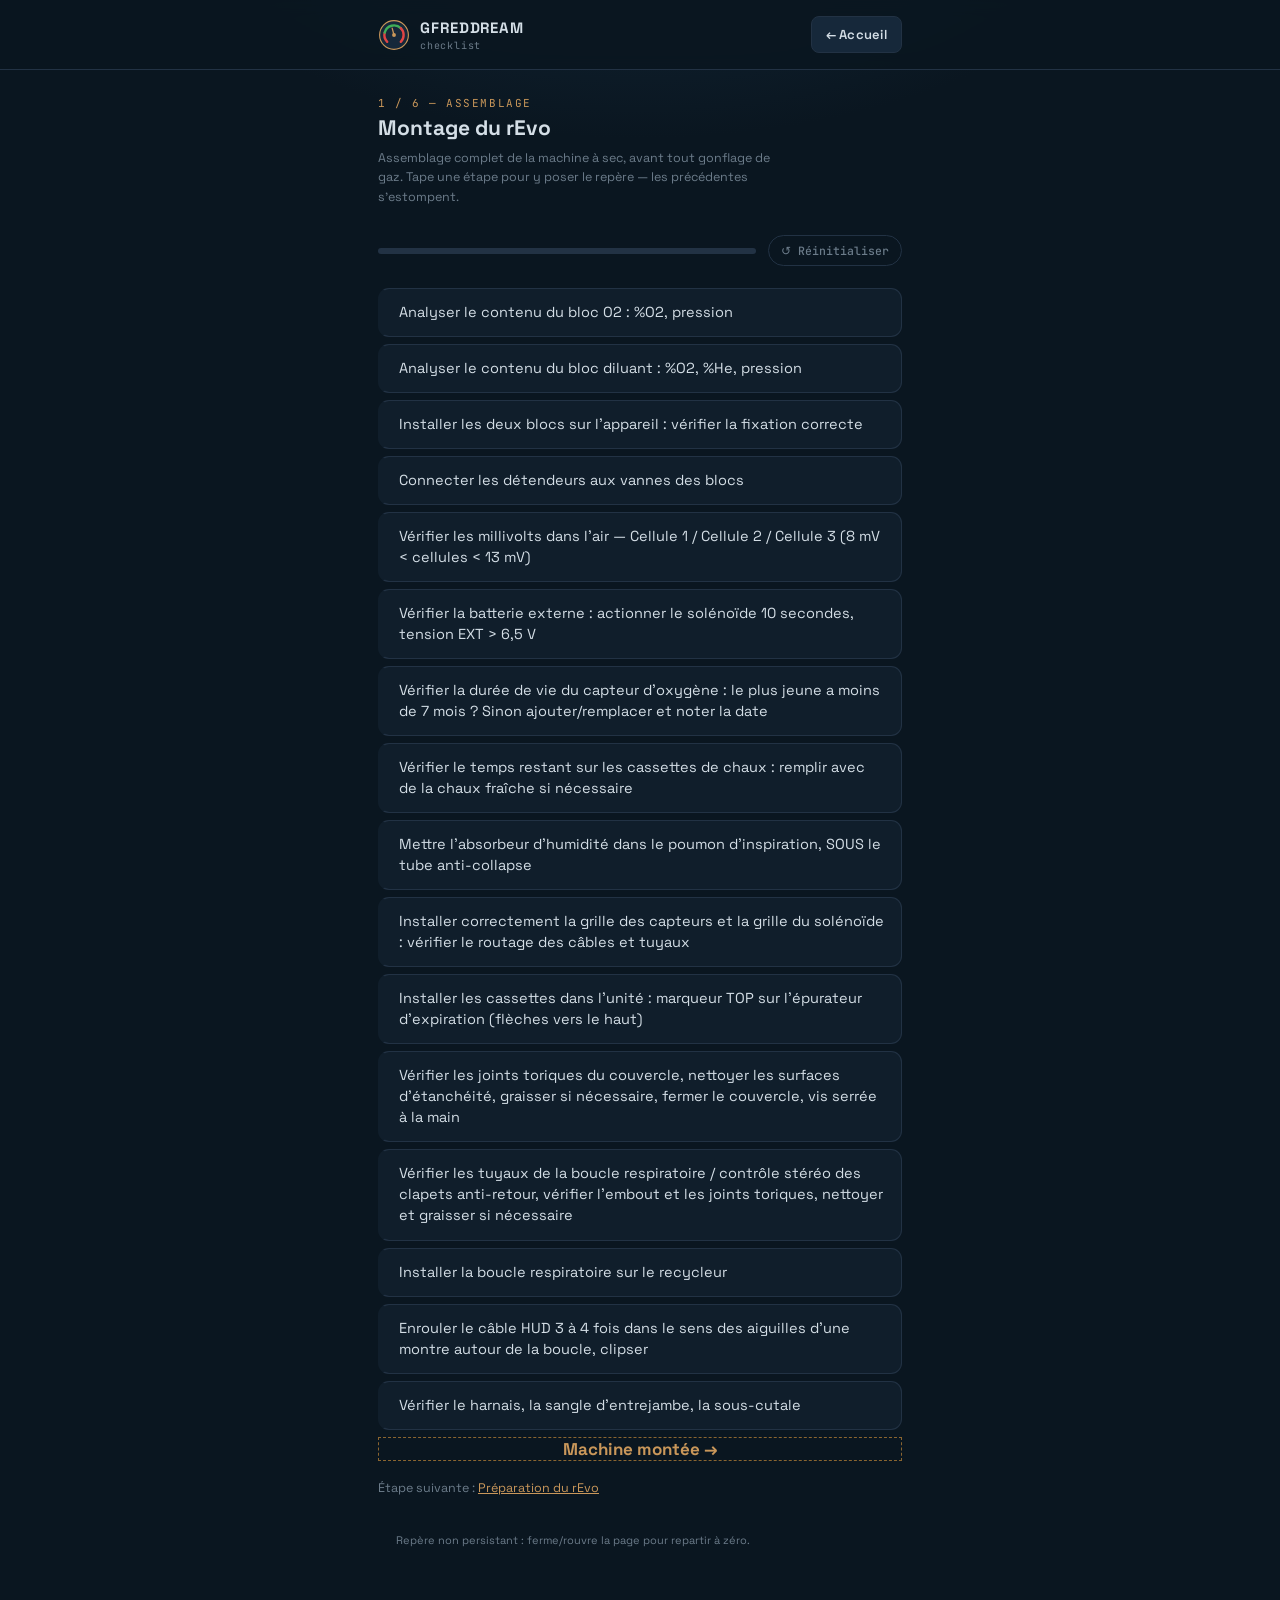
==== montage.html @ 8eea529b "Add files via upload" ====
<!DOCTYPE html>
<html lang="fr">
<head>
<meta charset="UTF-8">
<meta name="viewport" content="width=device-width, initial-scale=1, viewport-fit=cover">
<title>Montage du rEvo — GfredDream</title>
<link rel="icon" type="image/svg+xml" href="data:image/svg+xml,%3Csvg xmlns='http://www.w3.org/2000/svg' viewBox='0 0 40 40'%3E%3Ccircle cx='20' cy='20' r='18' stroke='%23C9975A' stroke-width='1.6' fill='%230A1620'/%3E%3Cpath d='M 11.51 28.49 A 12 12 0 0 1 8.41 16.89' stroke='%23E14444' stroke-width='3.4' stroke-linecap='round' fill='none'/%3E%3Cpath d='M 8.41 16.89 A 12 12 0 0 1 28.49 11.51' stroke='%233FAE58' stroke-width='3.4' stroke-linecap='round' fill='none'/%3E%3Cpath d='M 28.49 11.51 A 12 12 0 0 1 28.49 28.49' stroke='%23E14444' stroke-width='3.4' stroke-linecap='round' fill='none'/%3E%3Cline x1='20' y1='20' x2='17.7' y2='11.3' stroke='%23C9975A' stroke-width='2' stroke-linecap='round'/%3E%3Ccircle cx='20' cy='20' r='2.6' fill='%23C9975A'/%3E%3C/svg%3E">
<link rel="preconnect" href="https://fonts.googleapis.com">
<link rel="preconnect" href="https://fonts.gstatic.com" crossorigin>
<link href="https://fonts.googleapis.com/css2?family=Space+Grotesk:wght@500;600;700&family=JetBrains+Mono:wght@400;500;700&display=swap" rel="stylesheet">
<link rel="stylesheet" href="checklist.css">
</head>
<body>

<header>
  <div class="headrow">
    <div class="brand">
      <svg viewBox="0 0 40 40" fill="none" aria-hidden="true">
        <circle cx="20" cy="20" r="18" stroke="var(--brass)" stroke-width="1.4" fill="var(--panel2)"/>
        <path d="M 11.51 28.49 A 12 12 0 0 1 8.41 16.89" stroke="var(--danger)" stroke-width="3" stroke-linecap="round"/>
        <path d="M 8.41 16.89 A 12 12 0 0 1 28.49 11.51" stroke="var(--o2green)" stroke-width="3" stroke-linecap="round"/>
        <path d="M 28.49 11.51 A 12 12 0 0 1 28.49 28.49" stroke="var(--danger)" stroke-width="3" stroke-linecap="round"/>
        <line x1="20" y1="20" x2="17.7" y2="11.3" stroke="var(--brass)" stroke-width="1.6" stroke-linecap="round"/>
        <circle cx="20" cy="20" r="2.4" fill="var(--brass)"/>
      </svg>
      <span>
        <span class="brand-text">GFREDDREAM</span>
        <span class="brand-sub">checklist</span>
      </span>
    </div>
    <a class="back-btn" href="index.html">← Accueil</a>
  </div>
</header>

<div class="wrap">

  <div class="page-hero">
    <div class="eyebrow">1 / 6 — Assemblage</div>
    <h1>Montage du rEvo</h1>
    <p class="page-hint">Assemblage complet de la machine à sec, avant tout gonflage de gaz. Tape une étape pour y poser le repère — les précédentes s'estompent.</p>
  </div>

  <div class="progress-row">
    <div class="progress-track"><div class="progress-fill" id="progressFill"></div></div>
    <button class="reset-btn" id="resetBtn">↺ Réinitialiser</button>
  </div>

  <ol class="steps" id="steps">
    <li class="step">Analyser le contenu du bloc O2 : %O2, pression</li>
    <li class="step">Analyser le contenu du bloc diluant : %O2, %He, pression</li>
    <li class="step">Installer les deux blocs sur l'appareil : vérifier la fixation correcte</li>
    <li class="step">Connecter les détendeurs aux vannes des blocs</li>
    <li class="step">Vérifier les millivolts dans l'air — Cellule 1 / Cellule 2 / Cellule 3 (8 mV &lt; cellules &lt; 13 mV)</li>
    <li class="step">Vérifier la batterie externe : actionner le solénoïde 10 secondes, tension EXT &gt; 6,5 V</li>
    <li class="step">Vérifier la durée de vie du capteur d'oxygène : le plus jeune a moins de 7 mois ? Sinon ajouter/remplacer et noter la date</li>
    <li class="step">Vérifier le temps restant sur les cassettes de chaux : remplir avec de la chaux fraîche si nécessaire</li>
    <li class="step">Mettre l'absorbeur d'humidité dans le poumon d'inspiration, SOUS le tube anti-collapse</li>
    <li class="step">Installer correctement la grille des capteurs et la grille du solénoïde : vérifier le routage des câbles et tuyaux</li>
    <li class="step">Installer les cassettes dans l'unité : marqueur TOP sur l'épurateur d'expiration (flèches vers le haut)</li>
    <li class="step">Vérifier les joints toriques du couvercle, nettoyer les surfaces d'étanchéité, graisser si nécessaire, fermer le couvercle, vis serrée à la main</li>
    <li class="step">Vérifier les tuyaux de la boucle respiratoire / contrôle stéréo des clapets anti-retour, vérifier l'embout et les joints toriques, nettoyer et graisser si nécessaire</li>
    <li class="step">Installer la boucle respiratoire sur le recycleur</li>
    <li class="step">Enrouler le câble HUD 3 à 4 fois dans le sens des aiguilles d'une montre autour de la boucle, clipser</li>
    <li class="step">Vérifier le harnais, la sangle d'entrejambe, la sous-cutale</li>
    <li class="final">Machine montée →</li>
  </ol>

  <p class="page-hint" style="margin-top:18px;">Étape suivante : <a href="preparation.html" style="color:var(--brass);">Préparation du rEvo</a></p>

  <footer>
    <p>Repère non persistant : ferme/rouvre la page pour repartir à zéro.</p>
  </footer>

</div>

<script src="checklist.js"></script>
</body>
</html>
---- checklist.css ----
/* ═══ GfredDream — checklists partagées ═══
   Reprend les tokens de couleur/typo de l'appli principale (index.html) */
:root{
  --deep:#0A1620; --panel:#101E2B; --panel2:#16283A; --line:#223244;
  --brass:#C9975A; --brass-dim:#8A6530;
  --o2green:#3FAE58; --warn:#E0932E; --danger:#E14444;
  --mist:#D4DEE6; --mist-dim:#6C7C8A;
  --mono:'JetBrains Mono',ui-monospace,monospace;
  --disp:'Space Grotesk',system-ui,sans-serif;
}
*{box-sizing:border-box;}
html,body{margin:0;padding:0;}
body{
  background:
    radial-gradient(ellipse 900px 500px at 50% -10%, #142B3E 0%, transparent 60%),
    var(--deep);
  color:var(--mist);
  font-family:var(--disp);
  min-height:100vh;
  padding-bottom:56px;
}
a{color:inherit;}
.wrap{max-width:560px;margin:0 auto;padding:0 18px;}

/* ── header ─────────────────────────────────────────── */
header{
  position:sticky; top:0; z-index:10;
  background:rgba(10,22,32,.92); backdrop-filter:blur(8px);
  border-bottom:1px solid var(--line);
}
.headrow{
  max-width:560px;margin:0 auto;padding:16px 18px;
  display:flex;align-items:center;justify-content:space-between;gap:12px;
}
.brand{display:flex;align-items:center;gap:10px;}
.brand svg{width:32px;height:32px;flex:none;}
.brand-text{font-weight:700;letter-spacing:.06em;font-size:15px;}
.brand-sub{display:block;font-family:var(--mono);font-weight:400;font-size:10px;color:var(--mist-dim);letter-spacing:.08em;margin-top:1px;}
.back-btn{
  font-family:var(--disp);font-weight:600;font-size:13px;letter-spacing:.02em;
  border:1px solid var(--line); background:var(--panel2); color:var(--mist);
  padding:9px 14px;border-radius:8px;cursor:pointer;text-decoration:none;
  display:inline-flex;align-items:center;gap:6px;
  transition:border-color .15s, background .15s;
}
.back-btn:hover{border-color:var(--brass-dim);}

/* ── page intro ─────────────────────────────────────── */
.page-hero{padding:26px 0 6px;}
.eyebrow{
  font-family:var(--mono);font-size:11px;letter-spacing:.14em;color:var(--brass);
  text-transform:uppercase;margin:0 0 4px;
}
h1{font-size:21px;margin:0 0 8px;font-weight:700;color:var(--mist);}
.page-hint{font-size:12.5px;color:var(--mist-dim);line-height:1.55;margin:0 0 4px;max-width:52ch;}

/* ── barre de progression + reset ──────────────────────*/
.progress-row{
  display:flex;align-items:center;gap:12px;margin:18px 0 22px;
}
.progress-track{flex:1;height:6px;border-radius:4px;background:var(--line);overflow:hidden;}
.progress-fill{height:100%;width:0%;background:var(--brass);border-radius:4px;transition:width .25s ease;}
.reset-btn{
  font-family:var(--mono);font-size:11.5px;font-weight:500;white-space:nowrap;
  border:1px solid var(--line);background:transparent;color:var(--mist-dim);
  padding:7px 12px;border-radius:20px;cursor:pointer;transition:.15s;
}
.reset-btn:hover{color:var(--mist);border-color:var(--brass-dim);}

/* ── liste d'étapes avec repère glissant ───────────────*/
.steps{list-style:none;margin:0 0 8px;padding:0;}
.steps li.step{
  position:relative;
  padding:13px 16px 13px 18px;
  margin-bottom:7px;
  border-radius:11px;
  border:1px solid var(--line);
  background:var(--panel);
  font-size:14.5px;
  line-height:1.45;
  cursor:pointer;
  transition:background .15s, border-color .15s, opacity .15s, transform .1s;
  border-left:3px solid transparent;
}
.steps li.step:active{transform:scale(.99);}
.steps li.step.done{
  opacity:.42;
  border-left-color:var(--line);
}
.steps li.step.current{
  background:linear-gradient(180deg,var(--panel2),var(--panel));
  border-color:var(--brass-dim);
  border-left-color:var(--brass);
  box-shadow:0 0 0 1px rgba(201,151,90,.15), 0 4px 18px -6px rgba(201,151,90,.35);
  font-weight:600;
  color:#fff;
}
.steps li.step.current::before{
  content:'▸';
  color:var(--brass);
  position:absolute;left:-2px;top:50%;transform:translateY(-50%);
  font-size:15px;
}
.steps li.sep{
  list-style:none;
  margin:22px 0 10px;
  padding:0;
  font-family:var(--mono);
  font-size:11px;
  letter-spacing:.12em;
  text-transform:uppercase;
  color:var(--brass-dim);
  border-bottom:1px solid var(--line);
  padding-bottom:6px;
  cursor:default;
}
.steps li.sep:first-child{margin-top:0;}
.steps li.final{
  text-align:center;
  font-family:var(--disp);
  font-weight:700;
  font-size:17px;
  color:var(--brass);
  background:transparent;
  border:1px dashed var(--brass-dim);
  cursor:default;
}
.steps li.final:hover{background:transparent;}

/* ── cards génériques (procédures d'urgence, etc.) ─────*/
.card{
  background:linear-gradient(180deg,var(--panel2),var(--panel));
  border:1px solid var(--line); border-radius:14px; padding:18px;
  margin-bottom:14px;
}
.card h2{font-size:15px;margin:0 0 10px;color:var(--mist);}
.card.danger{border-color:#5A2323;}
.card.danger h2{color:var(--danger);}
.card ul{margin:0;padding-left:18px;}
.card li{margin-bottom:8px;font-size:13.5px;line-height:1.5;}
.card li:last-child{margin-bottom:0;}
.card p.lead{
  font-weight:600;color:var(--mist);margin:0 0 10px;font-size:13.5px;
}
.tag{
  display:inline-block;font-family:var(--mono);font-size:10.5px;
  letter-spacing:.06em;text-transform:uppercase;color:var(--danger);
  border:1px solid #5A2323;border-radius:20px;padding:3px 9px;margin-bottom:10px;
}

.divider{height:1px;background:var(--line);margin:28px 0;}

.ref-img{
  width:100%;border-radius:12px;border:1px solid var(--line);
  display:block;margin:4px 0 18px;
}

footer{max-width:560px;margin:34px auto 0;padding:0 18px;font-size:11px;color:var(--mist-dim);line-height:1.6;}
footer b{color:var(--mist);}
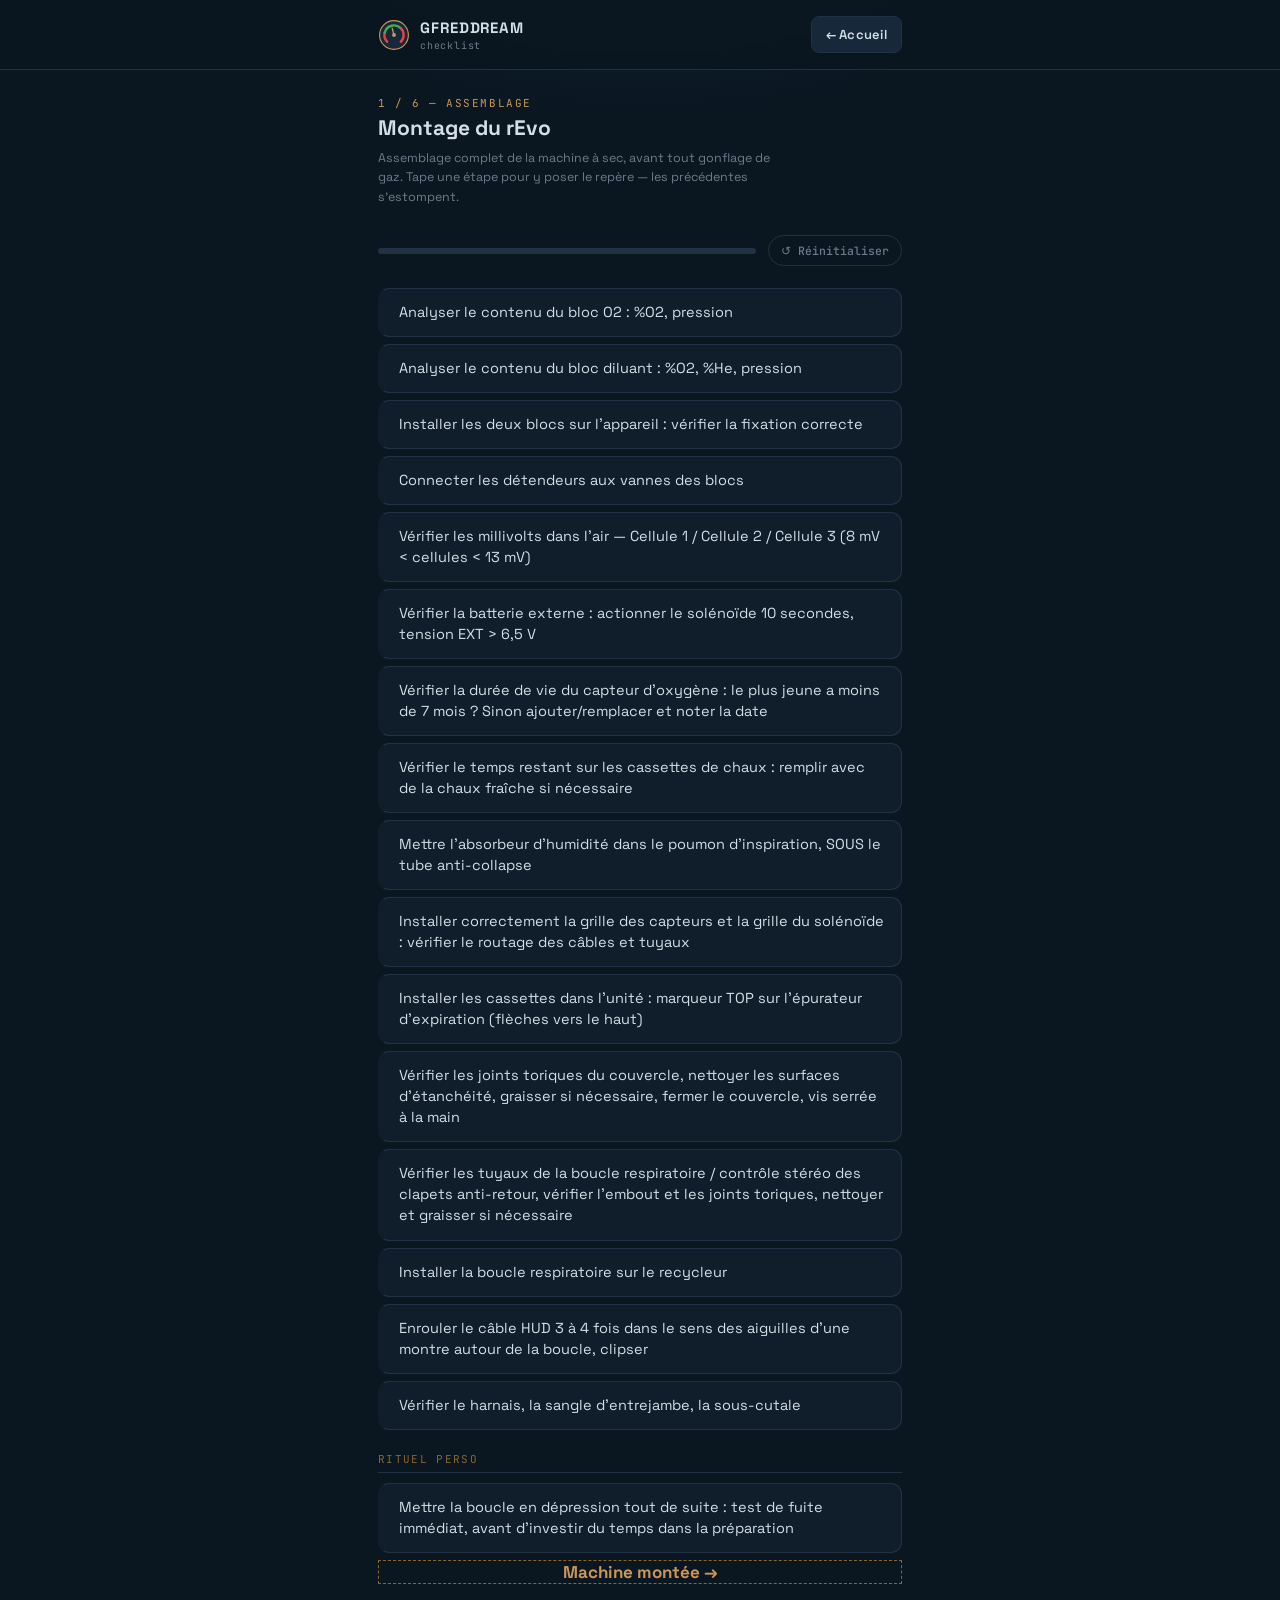
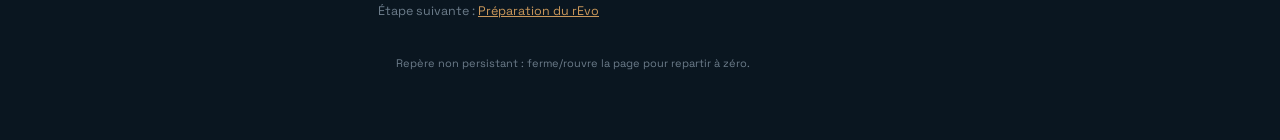
==== commit d9e4b98d: "Add files via upload" ====
--- a/montage.html
+++ b/montage.html
@@ -62,6 +62,8 @@
     <li class="step">Installer la boucle respiratoire sur le recycleur</li>
     <li class="step">Enrouler le câble HUD 3 à 4 fois dans le sens des aiguilles d'une montre autour de la boucle, clipser</li>
     <li class="step">Vérifier le harnais, la sangle d'entrejambe, la sous-cutale</li>
+    <li class="sep">Rituel perso</li>
+    <li class="step">Mettre la boucle en dépression tout de suite : test de fuite immédiat, avant d'investir du temps dans la préparation</li>
     <li class="final">Machine montée →</li>
   </ol>
 
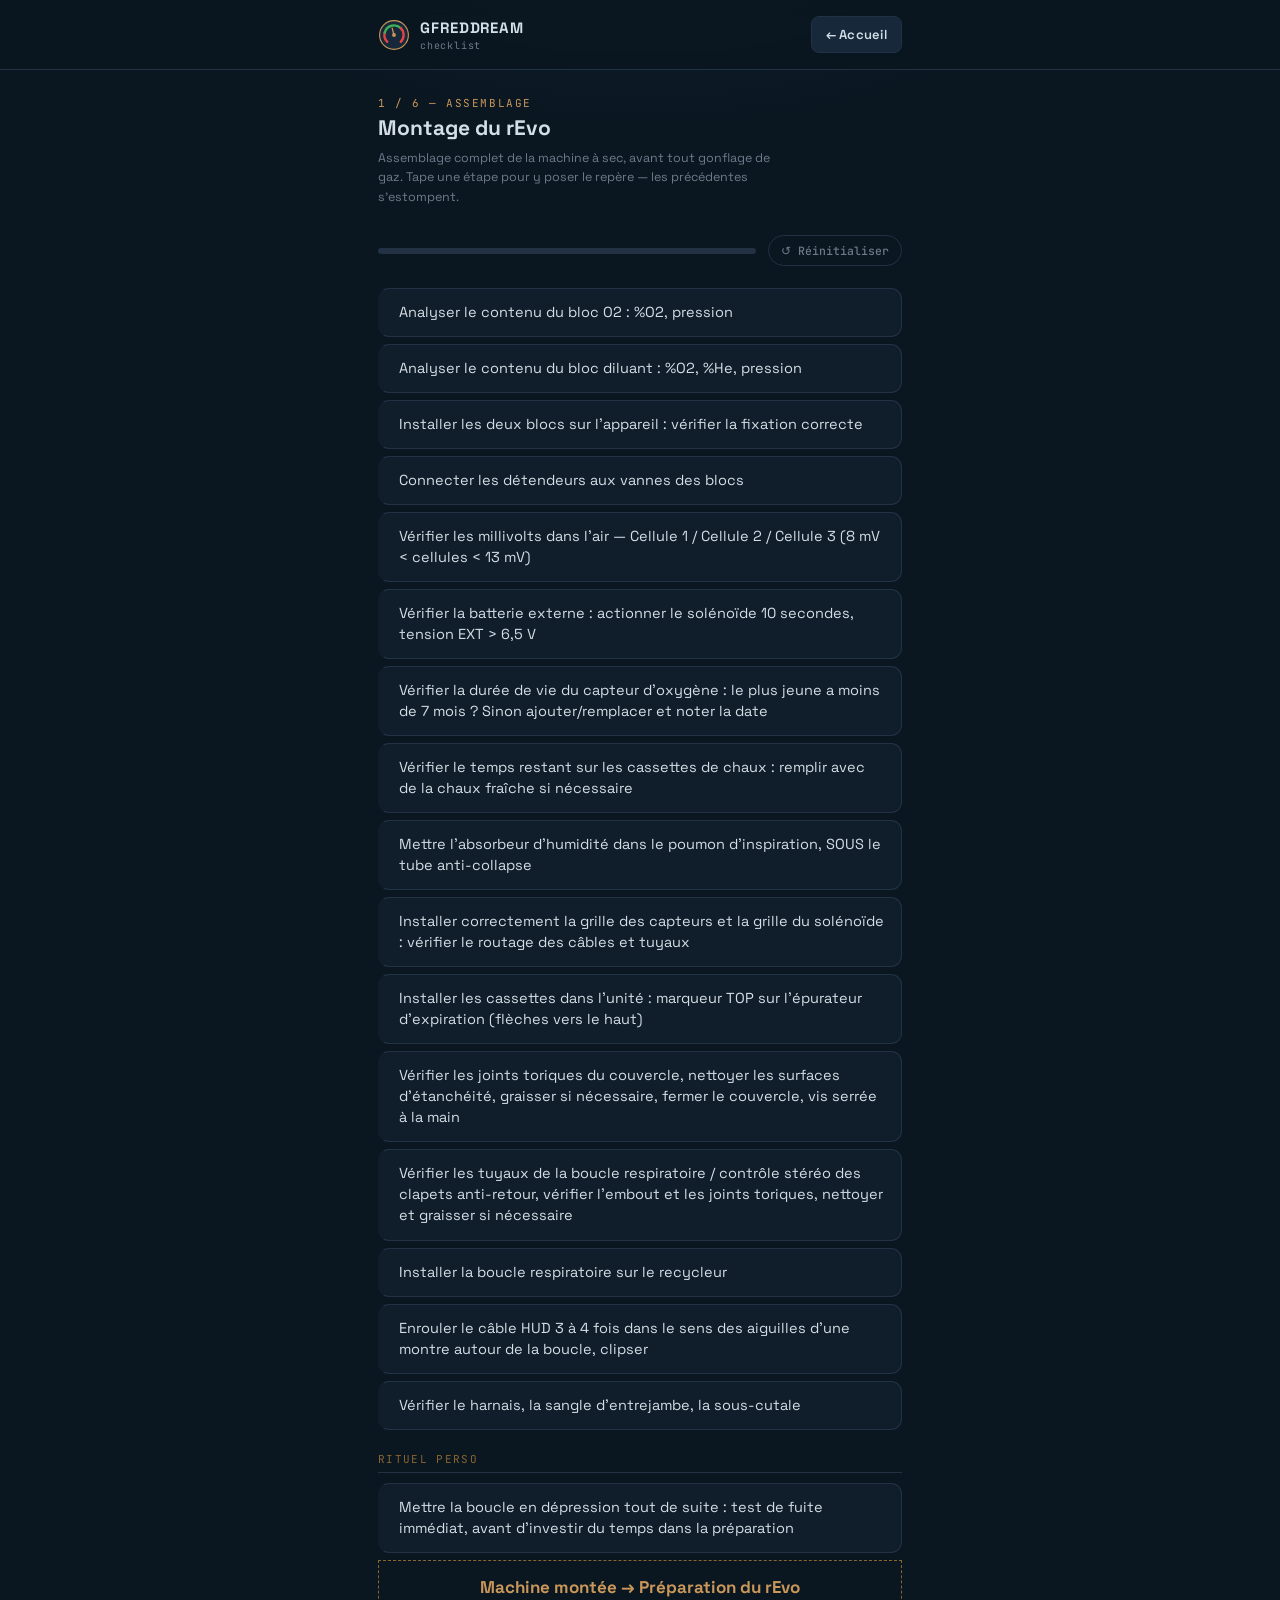
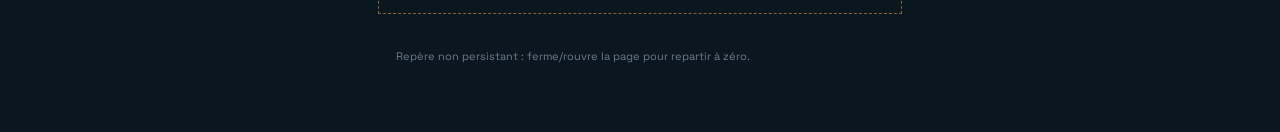
==== commit 44000ce4: "Add files via upload" ====
--- a/montage.html
+++ b/montage.html
@@ -64,10 +64,8 @@
     <li class="step">Vérifier le harnais, la sangle d'entrejambe, la sous-cutale</li>
     <li class="sep">Rituel perso</li>
     <li class="step">Mettre la boucle en dépression tout de suite : test de fuite immédiat, avant d'investir du temps dans la préparation</li>
-    <li class="final">Machine montée →</li>
+    <li class="final"><a href="preparation.html">Machine montée → Préparation du rEvo</a></li>
   </ol>
-
-  <p class="page-hint" style="margin-top:18px;">Étape suivante : <a href="preparation.html" style="color:var(--brass);">Préparation du rEvo</a></p>
 
   <footer>
     <p>Repère non persistant : ferme/rouvre la page pour repartir à zéro.</p>
--- a/checklist.css
+++ b/checklist.css
@@ -124,8 +124,44 @@
   background:transparent;
   border:1px dashed var(--brass-dim);
   cursor:default;
+  padding:0;
 }
 .steps li.final:hover{background:transparent;}
+.steps li.final a{
+  display:block;
+  padding:15px 16px;
+  color:var(--brass);
+  text-decoration:none;
+  transition:background .15s, border-color .15s;
+  border-radius:10px;
+}
+.steps li.final a:hover{background:rgba(201,151,90,.08);}
+
+.next-link{
+  display:block;
+  text-align:center;
+  font-family:var(--disp);
+  font-weight:700;
+  font-size:16px;
+  color:var(--brass);
+  text-decoration:none;
+  border:1px dashed var(--brass-dim);
+  border-radius:14px;
+  padding:16px;
+  margin:22px 0 0;
+  transition:background .15s, border-color .15s;
+}
+.next-link:hover{background:rgba(201,151,90,.08);}
+.next-link .next-sub{
+  display:block;
+  font-family:var(--mono);
+  font-size:10.5px;
+  font-weight:400;
+  letter-spacing:.1em;
+  text-transform:uppercase;
+  color:var(--mist-dim);
+  margin-bottom:4px;
+}
 
 /* ── cards génériques (procédures d'urgence, etc.) ─────*/
 .card{
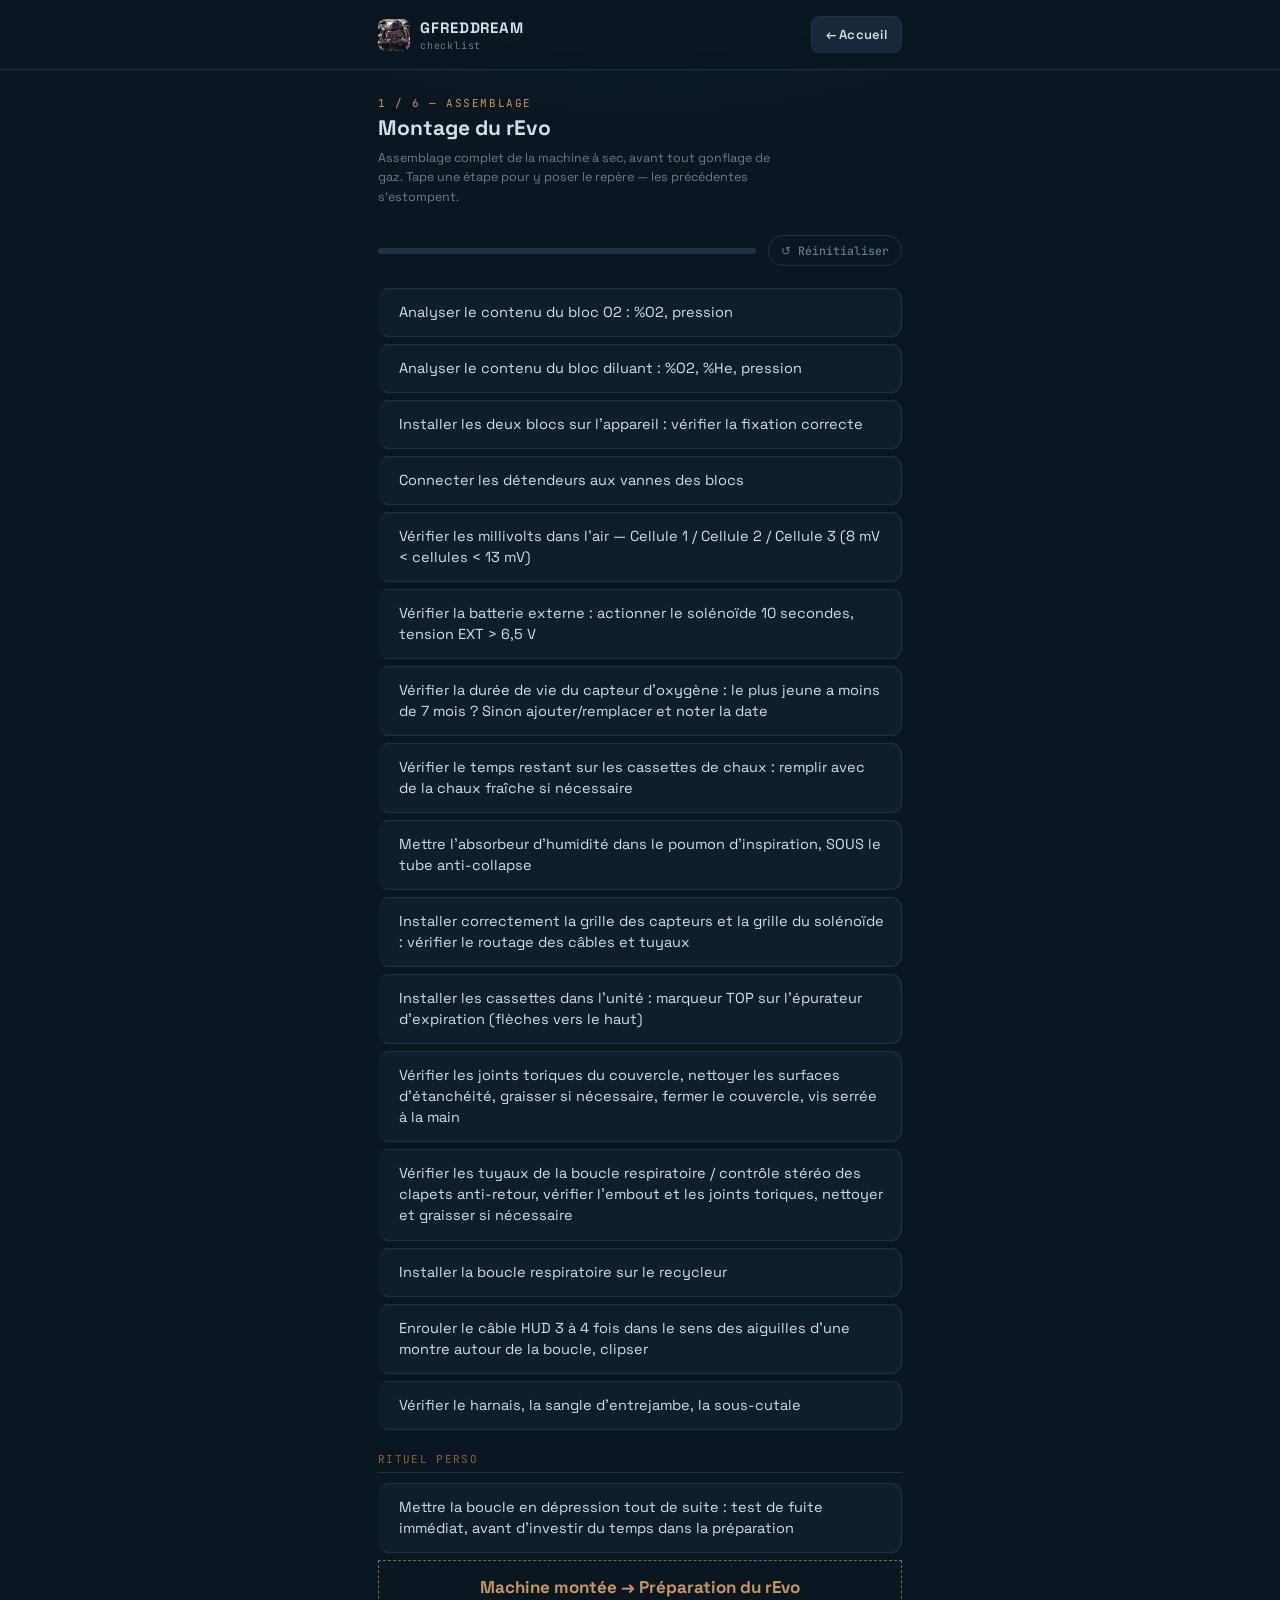
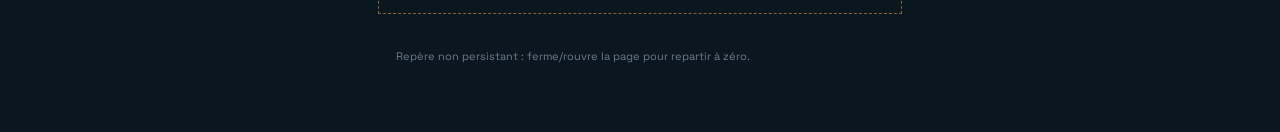
==== commit 15e525f1: "Add files via upload" ====
--- a/montage.html
+++ b/montage.html
@@ -4,7 +4,8 @@
 <meta charset="UTF-8">
 <meta name="viewport" content="width=device-width, initial-scale=1, viewport-fit=cover">
 <title>Montage du rEvo — GfredDream</title>
-<link rel="icon" type="image/svg+xml" href="data:image/svg+xml,%3Csvg xmlns='http://www.w3.org/2000/svg' viewBox='0 0 40 40'%3E%3Ccircle cx='20' cy='20' r='18' stroke='%23C9975A' stroke-width='1.6' fill='%230A1620'/%3E%3Cpath d='M 11.51 28.49 A 12 12 0 0 1 8.41 16.89' stroke='%23E14444' stroke-width='3.4' stroke-linecap='round' fill='none'/%3E%3Cpath d='M 8.41 16.89 A 12 12 0 0 1 28.49 11.51' stroke='%233FAE58' stroke-width='3.4' stroke-linecap='round' fill='none'/%3E%3Cpath d='M 28.49 11.51 A 12 12 0 0 1 28.49 28.49' stroke='%23E14444' stroke-width='3.4' stroke-linecap='round' fill='none'/%3E%3Cline x1='20' y1='20' x2='17.7' y2='11.3' stroke='%23C9975A' stroke-width='2' stroke-linecap='round'/%3E%3Ccircle cx='20' cy='20' r='2.6' fill='%23C9975A'/%3E%3C/svg%3E">
+<link rel="icon" type="image/x-icon" href="fred_diving.ico">
+<link rel="apple-touch-icon" href="fred_diving.png">
 <link rel="preconnect" href="https://fonts.googleapis.com">
 <link rel="preconnect" href="https://fonts.gstatic.com" crossorigin>
 <link href="https://fonts.googleapis.com/css2?family=Space+Grotesk:wght@500;600;700&family=JetBrains+Mono:wght@400;500;700&display=swap" rel="stylesheet">
@@ -15,14 +16,7 @@
 <header>
   <div class="headrow">
     <div class="brand">
-      <svg viewBox="0 0 40 40" fill="none" aria-hidden="true">
-        <circle cx="20" cy="20" r="18" stroke="var(--brass)" stroke-width="1.4" fill="var(--panel2)"/>
-        <path d="M 11.51 28.49 A 12 12 0 0 1 8.41 16.89" stroke="var(--danger)" stroke-width="3" stroke-linecap="round"/>
-        <path d="M 8.41 16.89 A 12 12 0 0 1 28.49 11.51" stroke="var(--o2green)" stroke-width="3" stroke-linecap="round"/>
-        <path d="M 28.49 11.51 A 12 12 0 0 1 28.49 28.49" stroke="var(--danger)" stroke-width="3" stroke-linecap="round"/>
-        <line x1="20" y1="20" x2="17.7" y2="11.3" stroke="var(--brass)" stroke-width="1.6" stroke-linecap="round"/>
-        <circle cx="20" cy="20" r="2.4" fill="var(--brass)"/>
-      </svg>
+      <img src="fred_diving.png" alt="GfredDream" width="32" height="32" style="border-radius:8px;display:block;flex:none;">
       <span>
         <span class="brand-text">GFREDDREAM</span>
         <span class="brand-sub">checklist</span>
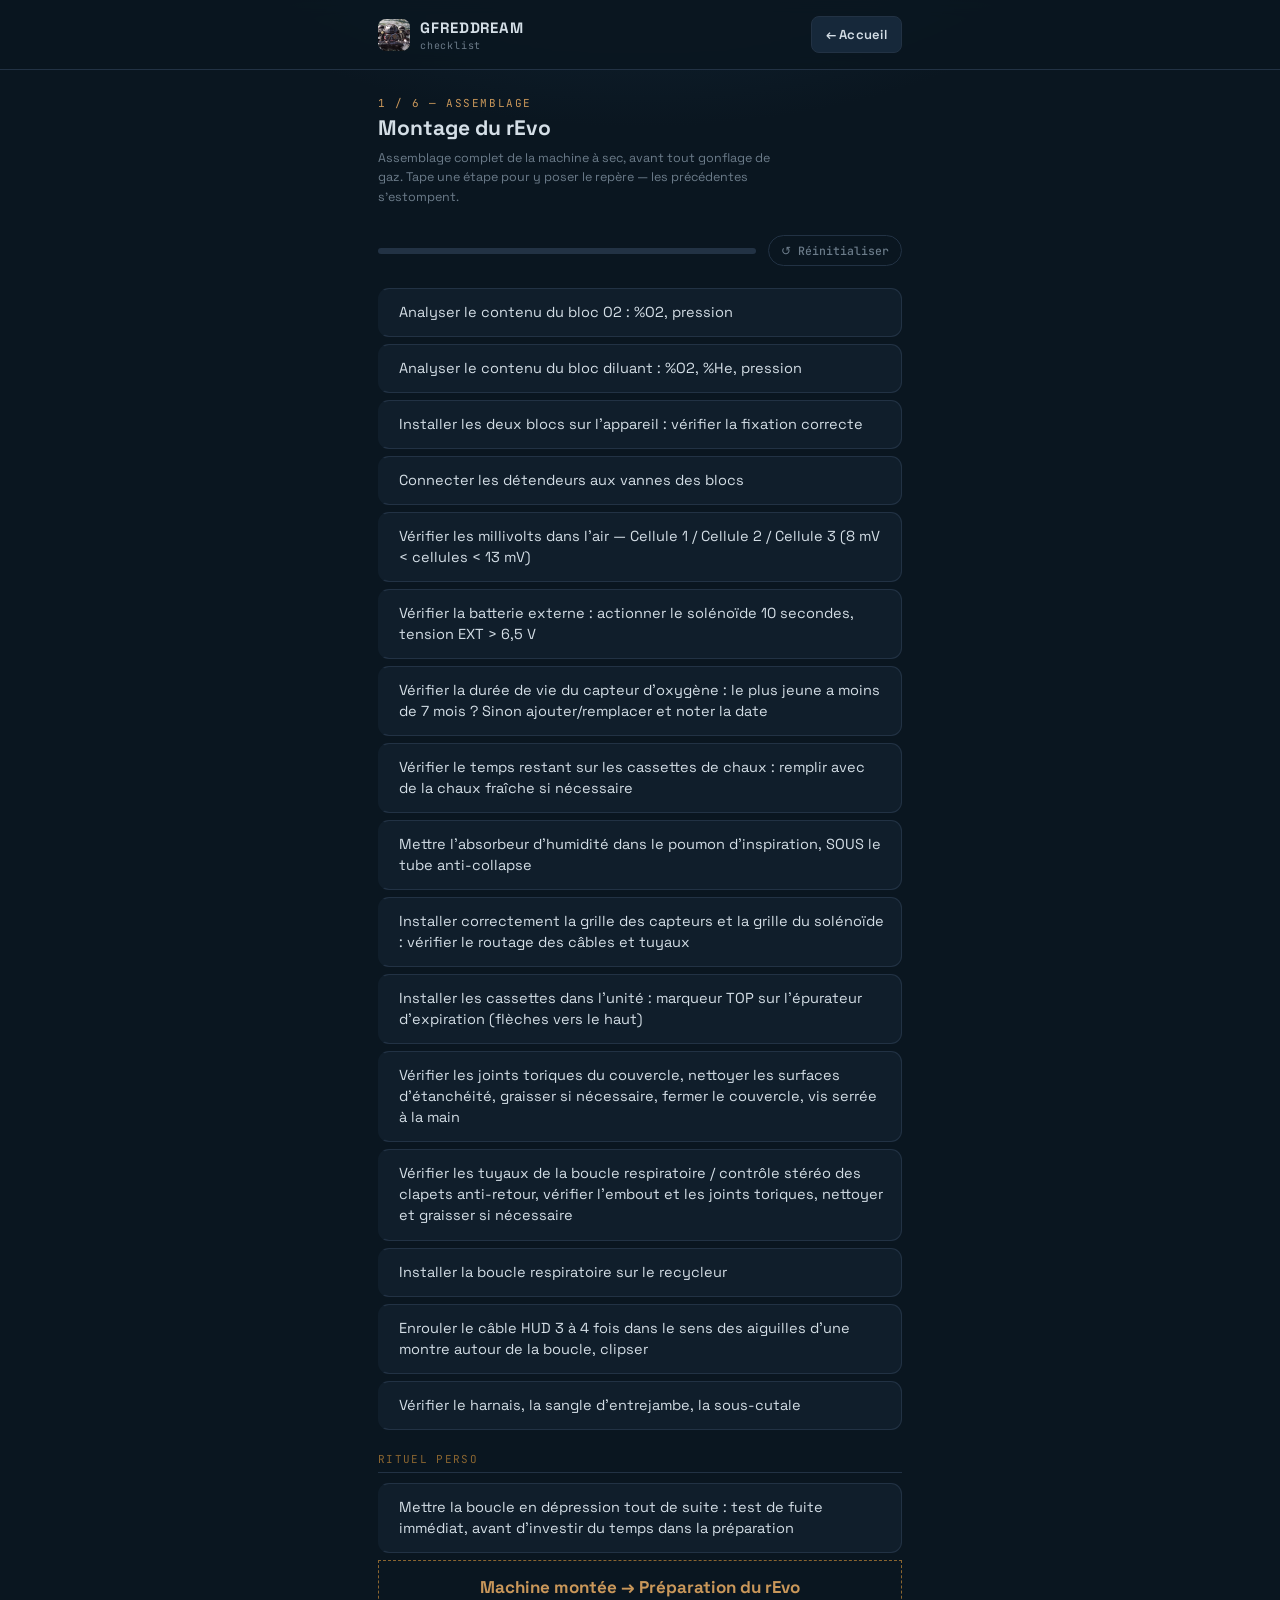
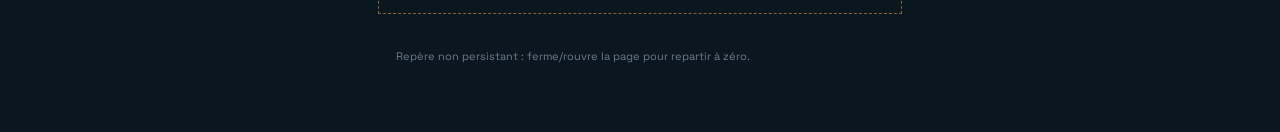
==== commit edfb0ce1: "Add files via upload" ====
--- a/montage.html
+++ b/montage.html
@@ -5,7 +5,9 @@
 <meta name="viewport" content="width=device-width, initial-scale=1, viewport-fit=cover">
 <title>Montage du rEvo — GfredDream</title>
 <link rel="icon" type="image/x-icon" href="fred_diving.ico">
-<link rel="apple-touch-icon" href="fred_diving.png">
+<link rel="apple-touch-icon" href="icon-180.png">
+<link rel="manifest" href="manifest.json">
+<meta name="theme-color" content="#0A1620">
 <link rel="preconnect" href="https://fonts.googleapis.com">
 <link rel="preconnect" href="https://fonts.gstatic.com" crossorigin>
 <link href="https://fonts.googleapis.com/css2?family=Space+Grotesk:wght@500;600;700&family=JetBrains+Mono:wght@400;500;700&display=swap" rel="stylesheet">
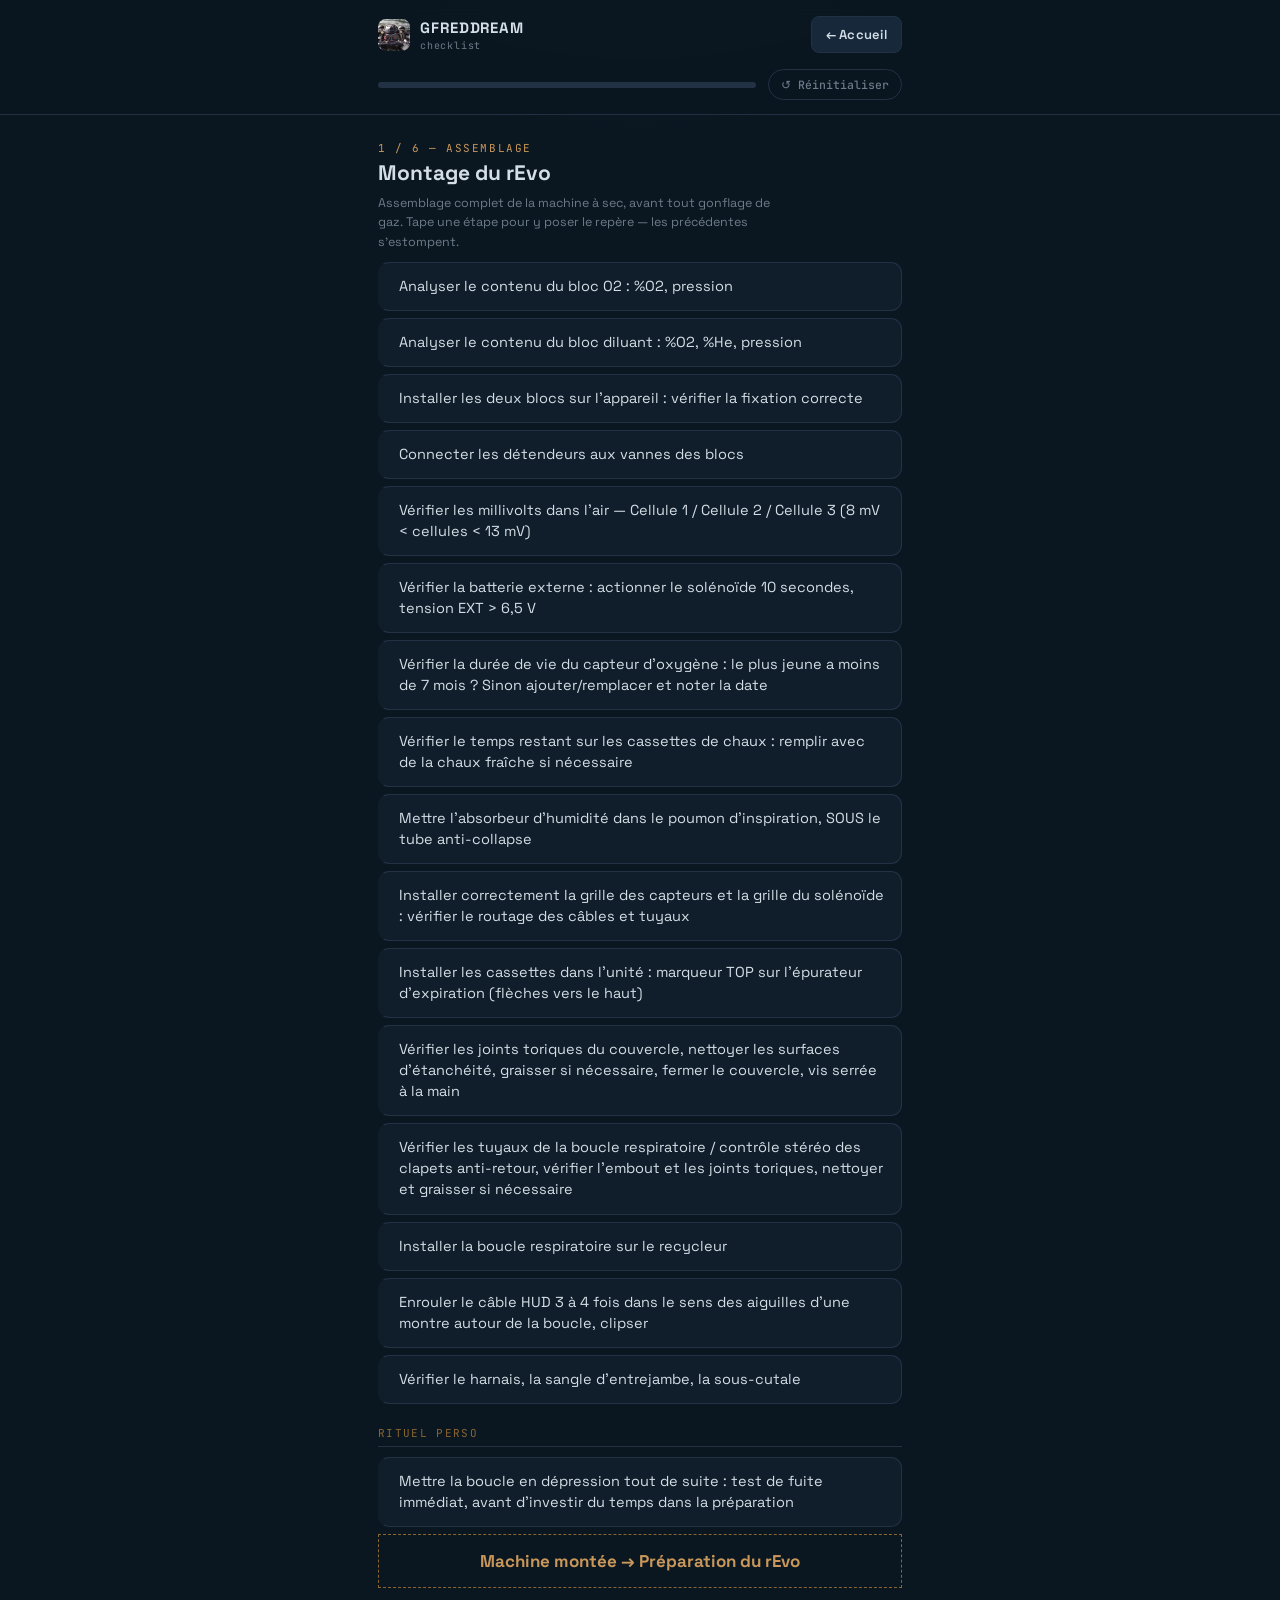
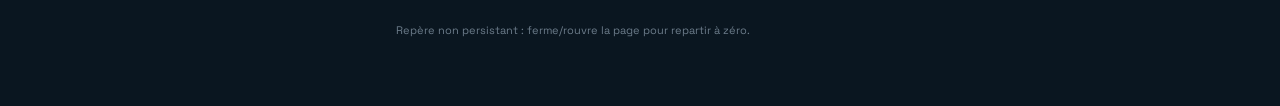
==== commit 41ced0dd: "Add files via upload" ====
--- a/montage.html
+++ b/montage.html
@@ -26,6 +26,10 @@
     </div>
     <a class="back-btn" href="index.html">← Accueil</a>
   </div>
+  <div class="progress-row header-progress">
+    <div class="progress-track"><div class="progress-fill" id="progressFill"></div></div>
+    <button class="reset-btn" id="resetBtn">↺ Réinitialiser</button>
+  </div>
 </header>
 
 <div class="wrap">
@@ -36,10 +40,6 @@
     <p class="page-hint">Assemblage complet de la machine à sec, avant tout gonflage de gaz. Tape une étape pour y poser le repère — les précédentes s'estompent.</p>
   </div>
 
-  <div class="progress-row">
-    <div class="progress-track"><div class="progress-fill" id="progressFill"></div></div>
-    <button class="reset-btn" id="resetBtn">↺ Réinitialiser</button>
-  </div>
 
   <ol class="steps" id="steps">
     <li class="step">Analyser le contenu du bloc O2 : %O2, pression</li>
--- a/checklist.css
+++ b/checklist.css
@@ -60,6 +60,9 @@
 }
 .progress-track{flex:1;height:6px;border-radius:4px;background:var(--line);overflow:hidden;}
 .progress-fill{height:100%;width:0%;background:var(--brass);border-radius:4px;transition:width .25s ease;}
+.header-progress{
+  max-width:560px;margin:0 auto;padding:0 18px 14px;
+}
 .reset-btn{
   font-family:var(--mono);font-size:11.5px;font-weight:500;white-space:nowrap;
   border:1px solid var(--line);background:transparent;color:var(--mist-dim);
